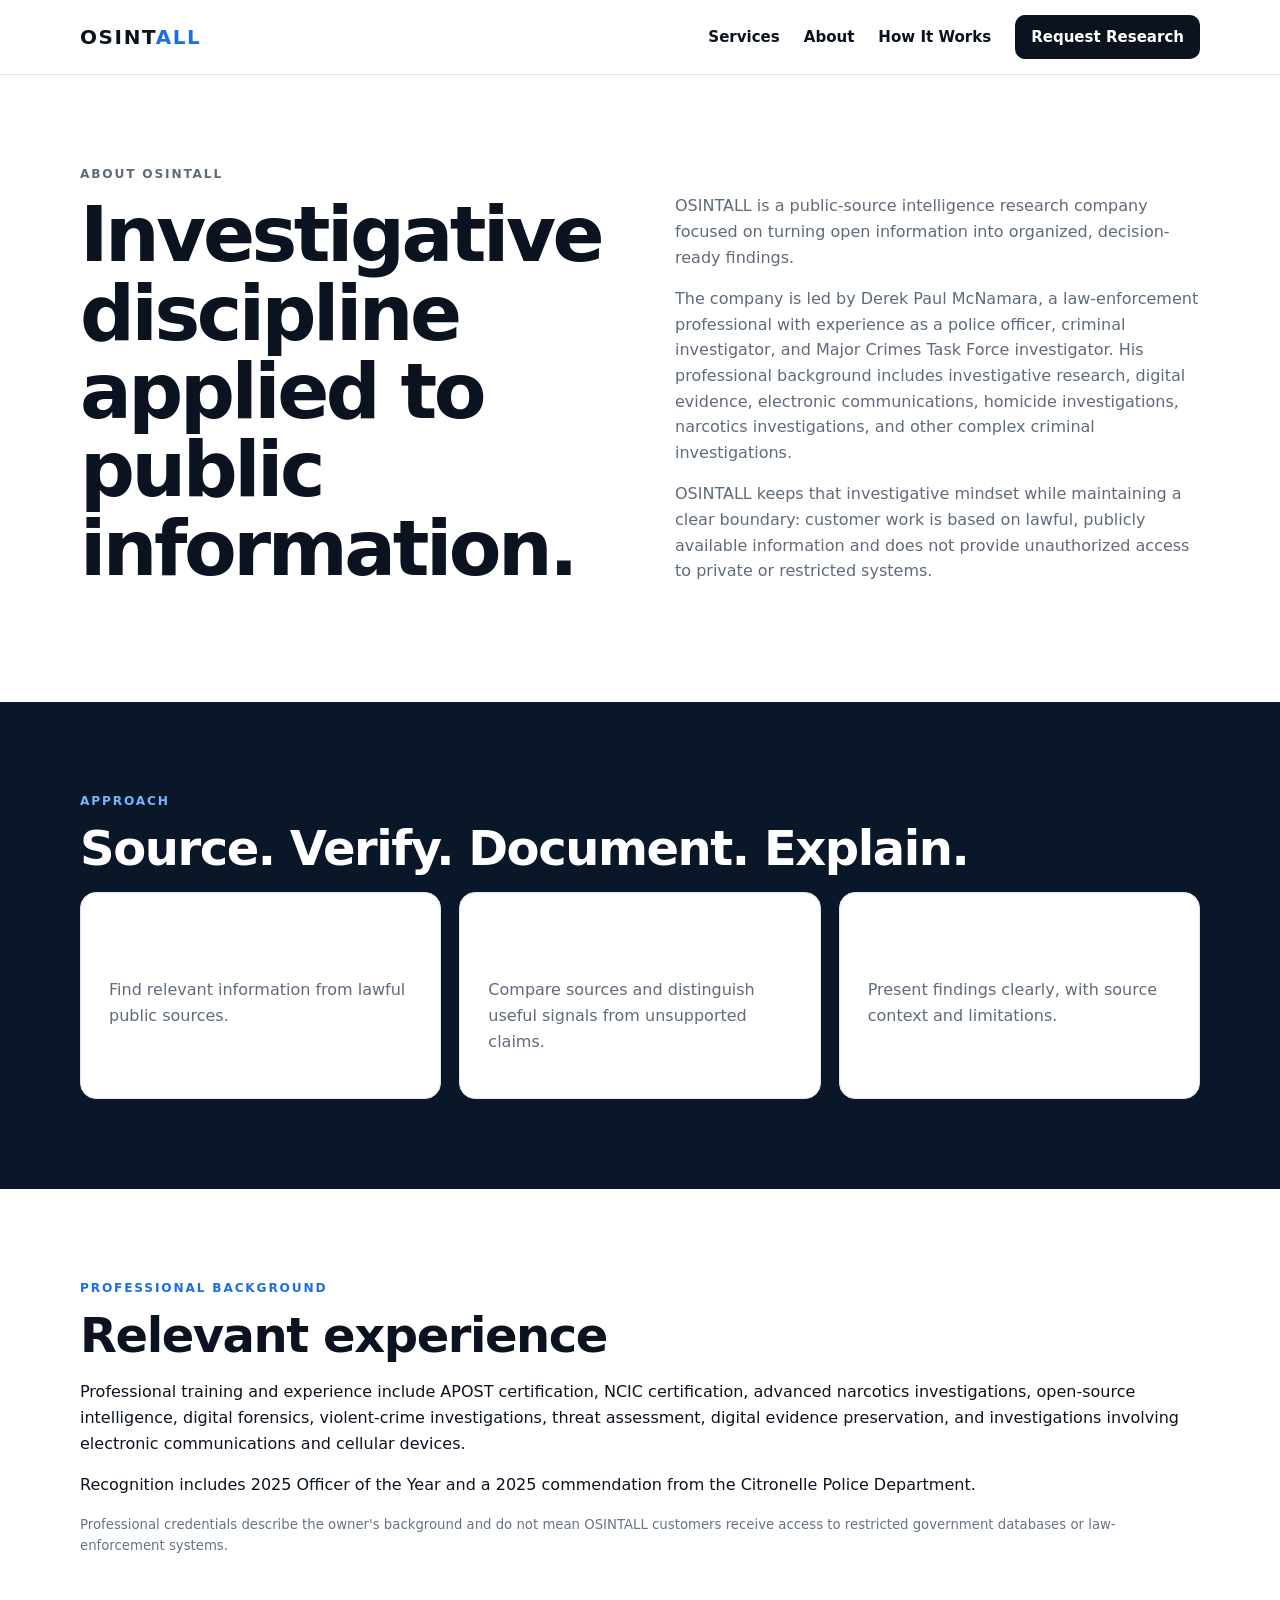
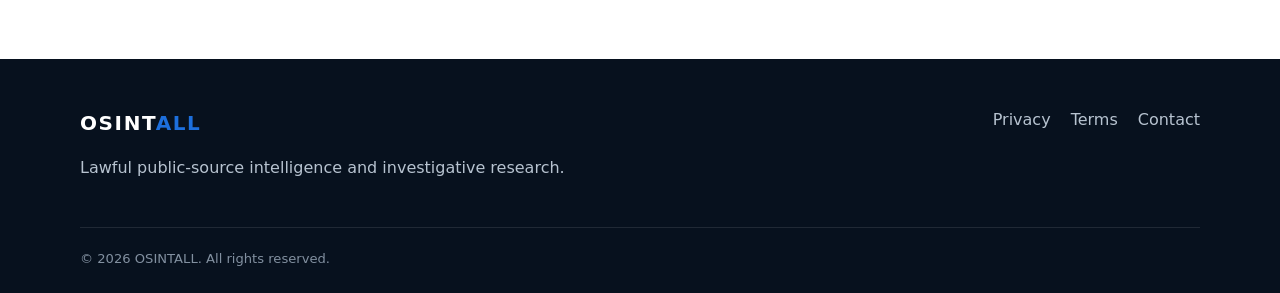
==== about.html @ 170f38c1 "Add OSINTALL about page" ====
<!doctype html><html lang="en"><head><meta charset="utf-8"><meta name="viewport" content="width=device-width,initial-scale=1"><title>About | OSINTALL</title><link rel="stylesheet" href="styles.css"></head><body><header class="site-header"><div class="container nav-wrap"><a class="brand" href="index.html">OSINT<span>ALL</span></a><nav><a href="services.html">Services</a><a href="about.html">About</a><a href="how-it-works.html">How It Works</a><a class="nav-cta" href="contact.html">Request Research</a></nav></div></header><main><section class="section"><div class="container split"><div><p class="eyebrow">ABOUT OSINTALL</p><h1>Investigative discipline applied to public information.</h1></div><div><p>OSINTALL is a public-source intelligence research company focused on turning open information into organized, decision-ready findings.</p><p>The company is led by Derek Paul McNamara, a law-enforcement professional with experience as a police officer, criminal investigator, and Major Crimes Task Force investigator. His professional background includes investigative research, digital evidence, electronic communications, homicide investigations, narcotics investigations, and other complex criminal investigations.</p><p>OSINTALL keeps that investigative mindset while maintaining a clear boundary: customer work is based on lawful, publicly available information and does not provide unauthorized access to private or restricted systems.</p></div></div></section><section class="section dark"><div class="container"><p class="eyebrow">APPROACH</p><h2>Source. Verify. Document. Explain.</h2><div class="cards three"><article class="card"><h3>Source</h3><p>Find relevant information from lawful public sources.</p></article><article class="card"><h3>Verify</h3><p>Compare sources and distinguish useful signals from unsupported claims.</p></article><article class="card"><h3>Explain</h3><p>Present findings clearly, with source context and limitations.</p></article></div></div></section><section class="section"><div class="container"><p class="eyebrow">PROFESSIONAL BACKGROUND</p><h2>Relevant experience</h2><p>Professional training and experience include APOST certification, NCIC certification, advanced narcotics investigations, open-source intelligence, digital forensics, violent-crime investigations, threat assessment, digital evidence preservation, and investigations involving electronic communications and cellular devices.</p><p>Recognition includes 2025 Officer of the Year and a 2025 commendation from the Citronelle Police Department.</p><p class="note">Professional credentials describe the owner's background and do not mean OSINTALL customers receive access to restricted government databases or law-enforcement systems.</p></div></section></main><footer class="site-footer"><div class="container footer-grid"><div><a class="brand" href="index.html">OSINT<span>ALL</span></a><p>Lawful public-source intelligence and investigative research.</p></div><div><a href="privacy.html">Privacy</a><a href="terms.html">Terms</a><a href="contact.html">Contact</a></div></div><div class="container copyright">© 2026 OSINTALL. All rights reserved.</div></footer></body></html>
---- styles.css ----
:root{--ink:#0b1320;--muted:#5f6b7a;--line:#dfe5ec;--paper:#f6f8fb;--white:#fff;--accent:#1d6fdc;--accent2:#0e4f9f;--dark:#0a1728}*{box-sizing:border-box}html{scroll-behavior:smooth}body{margin:0;font-family:Inter,ui-sans-serif,system-ui,-apple-system,BlinkMacSystemFont,"Segoe UI",sans-serif;color:var(--ink);background:var(--white);line-height:1.6}a{color:inherit;text-decoration:none}.container{width:min(1120px,calc(100% - 40px));margin:auto}.site-header{position:sticky;top:0;z-index:20;background:rgba(255,255,255,.94);backdrop-filter:blur(12px);border-bottom:1px solid var(--line)}.nav-wrap{min-height:74px;display:flex;align-items:center;justify-content:space-between;gap:24px}.brand{font-size:1.25rem;font-weight:900;letter-spacing:.08em}.brand span{color:var(--accent)}nav{display:flex;align-items:center;gap:24px;font-size:.94rem;font-weight:700}nav a:not(.nav-cta):hover,.text-link:hover{color:var(--accent)}.nav-cta,.button{display:inline-flex;align-items:center;justify-content:center;border-radius:10px;font-weight:800}.nav-cta{background:var(--ink);color:#fff;padding:10px 16px}.hero{background:radial-gradient(circle at 85% 20%,#dcecff 0,transparent 32%),linear-gradient(135deg,#f8fbff,#edf4fc);padding:96px 0 88px}.hero-grid{display:grid;grid-template-columns:1.15fr .85fr;gap:70px;align-items:center}h1{font-size:clamp(2.6rem,6vw,5.2rem);line-height:1.02;letter-spacing:-.045em;margin:12px 0 24px;max-width:800px}h2{font-size:clamp(2rem,4vw,3rem);line-height:1.1;letter-spacing:-.03em;margin:10px 0 18px}h3{margin:8px 0;font-size:1.25rem}.lead{font-size:1.18rem;color:#405064;max-width:690px}.eyebrow{font-size:.76rem;letter-spacing:.15em;font-weight:900;color:var(--accent);margin:0}.actions{display:flex;flex-wrap:wrap;gap:12px;margin:32px 0 16px}.button{padding:13px 19px;border:1px solid transparent}.button.primary{background:var(--accent);color:#fff;box-shadow:0 8px 20px rgba(29,111,220,.2)}.button.primary:hover{background:var(--accent2)}.button.secondary{border-color:#b9c5d4;background:#fff}.note{font-size:.83rem;color:#667386}.hero-card{background:var(--ink);color:#fff;padding:36px;border-radius:22px;box-shadow:0 25px 70px rgba(13,31,53,.18)}.hero-card h2{font-size:2rem}.hero-card ul{padding:0;margin:22px 0 0;list-style:none}.hero-card li{padding:13px 0;border-top:1px solid rgba(255,255,255,.15)}.signal{display:inline-block;font-weight:900;letter-spacing:.12em;color:#78b4ff}.section{padding:90px 0}.section-heading{max-width:720px;margin-bottom:35px}.cards{display:grid;gap:18px}.cards.three{grid-template-columns:repeat(3,1fr)}.card{border:1px solid var(--line);border-radius:16px;padding:28px;background:#fff}.card:hover{transform:translateY(-2px);box-shadow:0 12px 35px rgba(20,35,55,.08)}.icon{display:inline-grid;place-items:center;width:42px;height:42px;border-radius:9px;background:#eaf3ff;color:var(--accent);font-weight:900}.card p,.split p,.cta-panel p{color:var(--muted)}.dark{background:var(--dark);color:#fff}.dark .eyebrow{color:#78b4ff}.dark .split p{color:#c3cedb}.split{display:grid;grid-template-columns:1fr 1fr;gap:70px;align-items:center}.text-link{font-weight:900;color:#fff}.cta-panel{border:1px solid var(--line);border-radius:20px;padding:40px;display:flex;align-items:center;justify-content:space-between;gap:30px;background:var(--paper)}.site-footer{background:#07111e;color:#b7c3d0;padding:48px 0 24px}.footer-grid{display:flex;justify-content:space-between;gap:30px}.footer-grid>div:last-child{display:flex;gap:20px}.footer-grid .brand{color:#fff}.copyright{border-top:1px solid rgba(255,255,255,.1);margin-top:30px;padding-top:20px;font-size:.82rem;color:#8290a0}@media(max-width:800px){nav a:not(.nav-cta){display:none}.hero{padding:64px 0}.hero-grid,.split,.cards.three{grid-template-columns:1fr;gap:28px}.section{padding:64px 0}.cta-panel,.footer-grid{flex-direction:column;align-items:flex-start}.footer-grid>div:last-child{flex-wrap:wrap}}
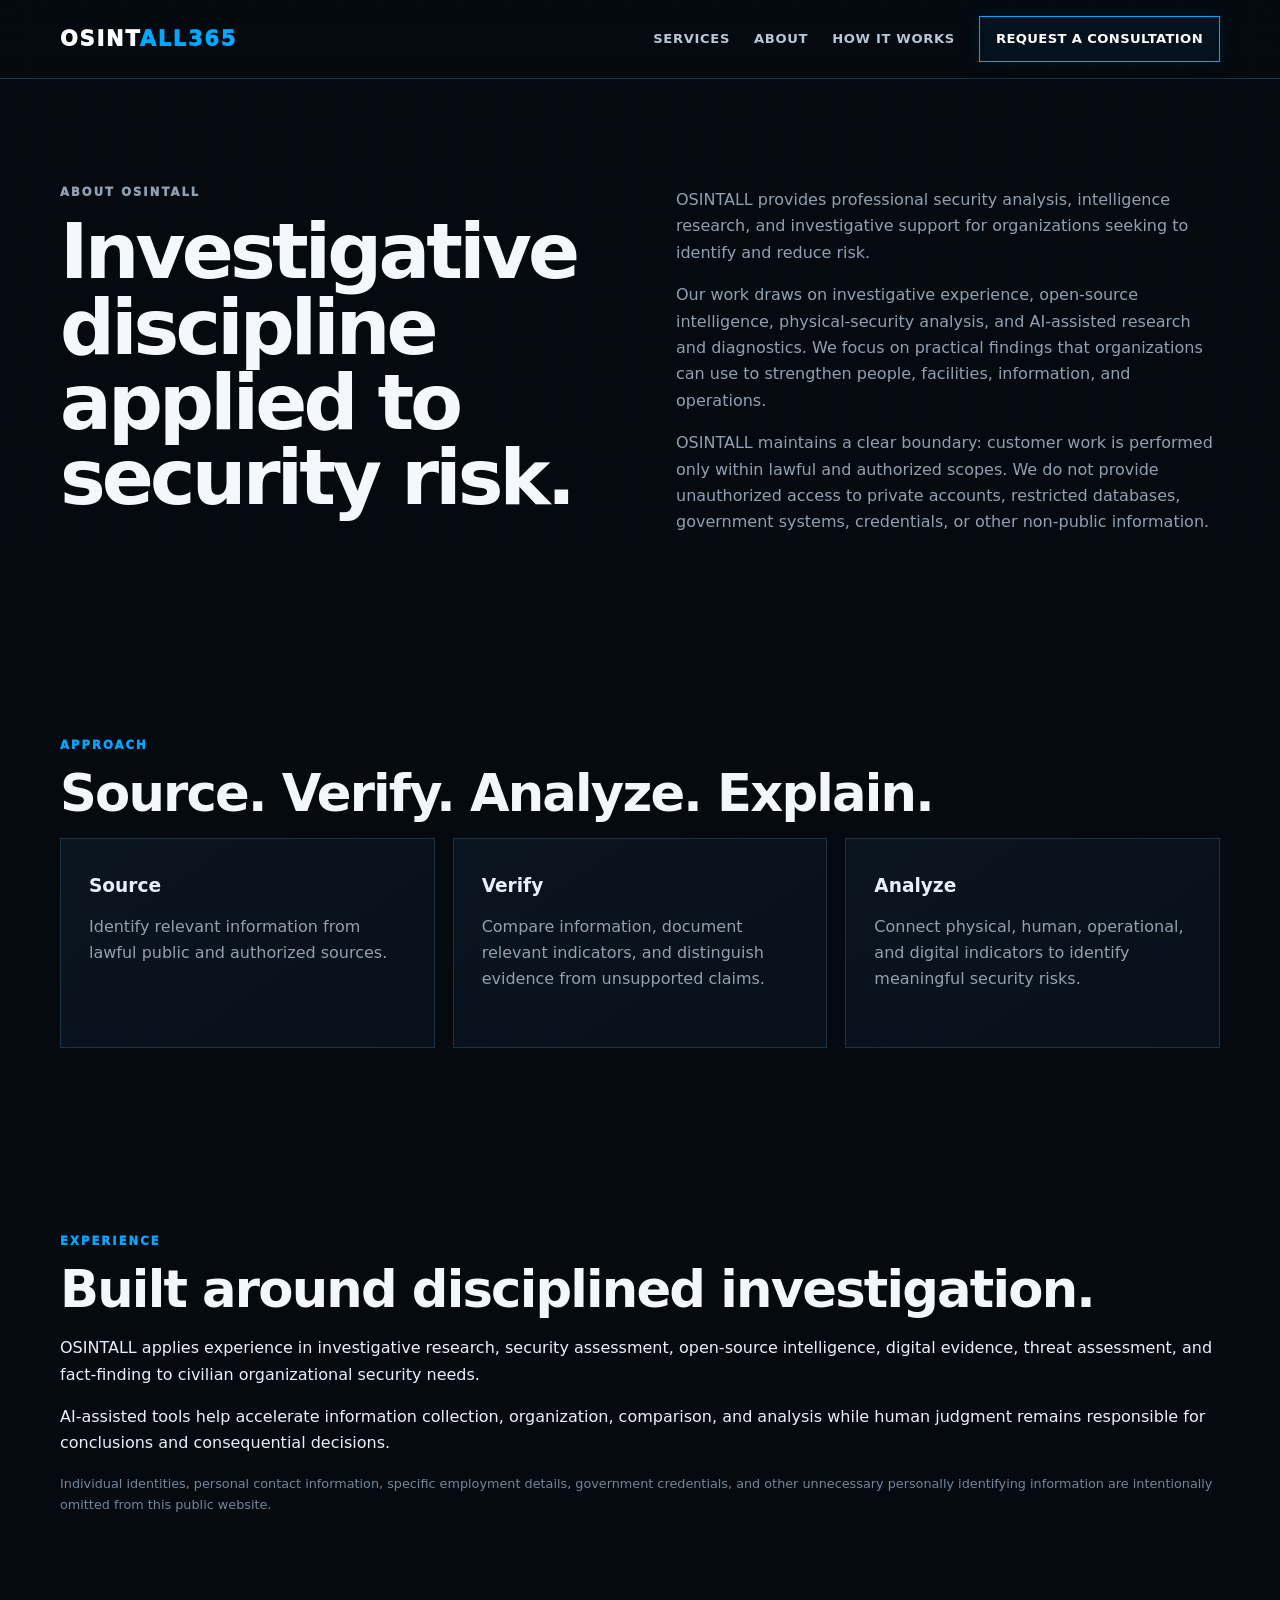
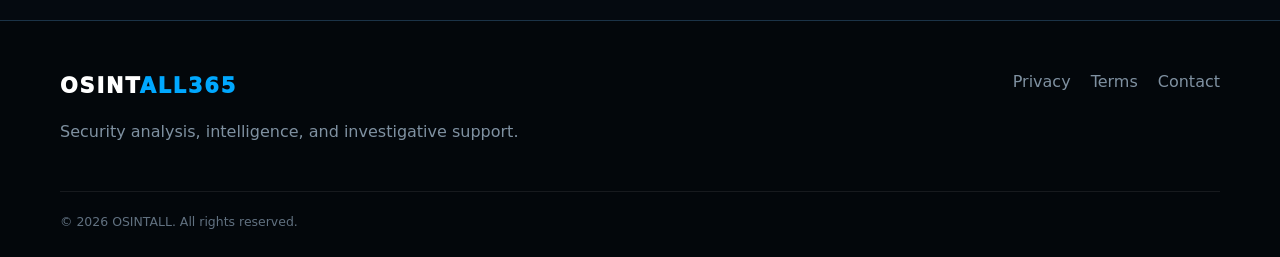
==== commit 1d29543c: "Remove personal identifying information from About page" ====
--- a/about.html
+++ b/about.html
@@ -1 +1 @@
-<!doctype html><html lang="en"><head><meta charset="utf-8"><meta name="viewport" content="width=device-width,initial-scale=1"><title>About | OSINTALL</title><link rel="stylesheet" href="styles.css"></head><body><header class="site-header"><div class="container nav-wrap"><a class="brand" href="index.html">OSINT<span>ALL</span></a><nav><a href="services.html">Services</a><a href="about.html">About</a><a href="how-it-works.html">How It Works</a><a class="nav-cta" href="contact.html">Request Research</a></nav></div></header><main><section class="section"><div class="container split"><div><p class="eyebrow">ABOUT OSINTALL</p><h1>Investigative discipline applied to public information.</h1></div><div><p>OSINTALL is a public-source intelligence research company focused on turning open information into organized, decision-ready findings.</p><p>The company is led by Derek Paul McNamara, a law-enforcement professional with experience as a police officer, criminal investigator, and Major Crimes Task Force investigator. His professional background includes investigative research, digital evidence, electronic communications, homicide investigations, narcotics investigations, and other complex criminal investigations.</p><p>OSINTALL keeps that investigative mindset while maintaining a clear boundary: customer work is based on lawful, publicly available information and does not provide unauthorized access to private or restricted systems.</p></div></div></section><section class="section dark"><div class="container"><p class="eyebrow">APPROACH</p><h2>Source. Verify. Document. Explain.</h2><div class="cards three"><article class="card"><h3>Source</h3><p>Find relevant information from lawful public sources.</p></article><article class="card"><h3>Verify</h3><p>Compare sources and distinguish useful signals from unsupported claims.</p></article><article class="card"><h3>Explain</h3><p>Present findings clearly, with source context and limitations.</p></article></div></div></section><section class="section"><div class="container"><p class="eyebrow">PROFESSIONAL BACKGROUND</p><h2>Relevant experience</h2><p>Professional training and experience include APOST certification, NCIC certification, advanced narcotics investigations, open-source intelligence, digital forensics, violent-crime investigations, threat assessment, digital evidence preservation, and investigations involving electronic communications and cellular devices.</p><p>Recognition includes 2025 Officer of the Year and a 2025 commendation from the Citronelle Police Department.</p><p class="note">Professional credentials describe the owner's background and do not mean OSINTALL customers receive access to restricted government databases or law-enforcement systems.</p></div></section></main><footer class="site-footer"><div class="container footer-grid"><div><a class="brand" href="index.html">OSINT<span>ALL</span></a><p>Lawful public-source intelligence and investigative research.</p></div><div><a href="privacy.html">Privacy</a><a href="terms.html">Terms</a><a href="contact.html">Contact</a></div></div><div class="container copyright">© 2026 OSINTALL. All rights reserved.</div></footer></body></html>+<!doctype html><html lang="en"><head><meta charset="utf-8"><meta name="viewport" content="width=device-width,initial-scale=1"><meta name="description" content="About OSINTALL — professional security analysis, intelligence, and investigative support."><title>About | OSINTALL365</title><link rel="stylesheet" href="styles.css"></head><body><header class="site-header"><div class="container nav-wrap"><a class="brand" href="index.html">OSINT<span>ALL365</span></a><nav><a href="services.html">Services</a><a href="about.html">About</a><a href="how-it-works.html">How It Works</a><a class="nav-cta" href="contact.html">Request a Consultation</a></nav></div></header><main><section class="section"><div class="container split"><div><p class="eyebrow">ABOUT OSINTALL</p><h1>Investigative discipline applied to security risk.</h1></div><div><p>OSINTALL provides professional security analysis, intelligence research, and investigative support for organizations seeking to identify and reduce risk.</p><p>Our work draws on investigative experience, open-source intelligence, physical-security analysis, and AI-assisted research and diagnostics. We focus on practical findings that organizations can use to strengthen people, facilities, information, and operations.</p><p>OSINTALL maintains a clear boundary: customer work is performed only within lawful and authorized scopes. We do not provide unauthorized access to private accounts, restricted databases, government systems, credentials, or other non-public information.</p></div></div></section><section class="section dark"><div class="container"><p class="eyebrow">APPROACH</p><h2>Source. Verify. Analyze. Explain.</h2><div class="cards three"><article class="card"><h3>Source</h3><p>Identify relevant information from lawful public and authorized sources.</p></article><article class="card"><h3>Verify</h3><p>Compare information, document relevant indicators, and distinguish evidence from unsupported claims.</p></article><article class="card"><h3>Analyze</h3><p>Connect physical, human, operational, and digital indicators to identify meaningful security risks.</p></article></div></div></section><section class="section"><div class="container"><p class="eyebrow">EXPERIENCE</p><h2>Built around disciplined investigation.</h2><p>OSINTALL applies experience in investigative research, security assessment, open-source intelligence, digital evidence, threat assessment, and fact-finding to civilian organizational security needs.</p><p>AI-assisted tools help accelerate information collection, organization, comparison, and analysis while human judgment remains responsible for conclusions and consequential decisions.</p><p class="note">Individual identities, personal contact information, specific employment details, government credentials, and other unnecessary personally identifying information are intentionally omitted from this public website.</p></div></section></main><footer class="site-footer"><div class="container footer-grid"><div><a class="brand" href="index.html">OSINT<span>ALL365</span></a><p>Security analysis, intelligence, and investigative support.</p></div><div><a href="privacy.html">Privacy</a><a href="terms.html">Terms</a><a href="contact.html">Contact</a></div></div><div class="container copyright">© 2026 OSINTALL. All rights reserved.</div></footer></body></html>
--- a/styles.css
+++ b/styles.css
@@ -1 +1 @@
-:root{--ink:#0b1320;--muted:#5f6b7a;--line:#dfe5ec;--paper:#f6f8fb;--white:#fff;--accent:#1d6fdc;--accent2:#0e4f9f;--dark:#0a1728}*{box-sizing:border-box}html{scroll-behavior:smooth}body{margin:0;font-family:Inter,ui-sans-serif,system-ui,-apple-system,BlinkMacSystemFont,"Segoe UI",sans-serif;color:var(--ink);background:var(--white);line-height:1.6}a{color:inherit;text-decoration:none}.container{width:min(1120px,calc(100% - 40px));margin:auto}.site-header{position:sticky;top:0;z-index:20;background:rgba(255,255,255,.94);backdrop-filter:blur(12px);border-bottom:1px solid var(--line)}.nav-wrap{min-height:74px;display:flex;align-items:center;justify-content:space-between;gap:24px}.brand{font-size:1.25rem;font-weight:900;letter-spacing:.08em}.brand span{color:var(--accent)}nav{display:flex;align-items:center;gap:24px;font-size:.94rem;font-weight:700}nav a:not(.nav-cta):hover,.text-link:hover{color:var(--accent)}.nav-cta,.button{display:inline-flex;align-items:center;justify-content:center;border-radius:10px;font-weight:800}.nav-cta{background:var(--ink);color:#fff;padding:10px 16px}.hero{background:radial-gradient(circle at 85% 20%,#dcecff 0,transparent 32%),linear-gradient(135deg,#f8fbff,#edf4fc);padding:96px 0 88px}.hero-grid{display:grid;grid-template-columns:1.15fr .85fr;gap:70px;align-items:center}h1{font-size:clamp(2.6rem,6vw,5.2rem);line-height:1.02;letter-spacing:-.045em;margin:12px 0 24px;max-width:800px}h2{font-size:clamp(2rem,4vw,3rem);line-height:1.1;letter-spacing:-.03em;margin:10px 0 18px}h3{margin:8px 0;font-size:1.25rem}.lead{font-size:1.18rem;color:#405064;max-width:690px}.eyebrow{font-size:.76rem;letter-spacing:.15em;font-weight:900;color:var(--accent);margin:0}.actions{display:flex;flex-wrap:wrap;gap:12px;margin:32px 0 16px}.button{padding:13px 19px;border:1px solid transparent}.button.primary{background:var(--accent);color:#fff;box-shadow:0 8px 20px rgba(29,111,220,.2)}.button.primary:hover{background:var(--accent2)}.button.secondary{border-color:#b9c5d4;background:#fff}.note{font-size:.83rem;color:#667386}.hero-card{background:var(--ink);color:#fff;padding:36px;border-radius:22px;box-shadow:0 25px 70px rgba(13,31,53,.18)}.hero-card h2{font-size:2rem}.hero-card ul{padding:0;margin:22px 0 0;list-style:none}.hero-card li{padding:13px 0;border-top:1px solid rgba(255,255,255,.15)}.signal{display:inline-block;font-weight:900;letter-spacing:.12em;color:#78b4ff}.section{padding:90px 0}.section-heading{max-width:720px;margin-bottom:35px}.cards{display:grid;gap:18px}.cards.three{grid-template-columns:repeat(3,1fr)}.card{border:1px solid var(--line);border-radius:16px;padding:28px;background:#fff}.card:hover{transform:translateY(-2px);box-shadow:0 12px 35px rgba(20,35,55,.08)}.icon{display:inline-grid;place-items:center;width:42px;height:42px;border-radius:9px;background:#eaf3ff;color:var(--accent);font-weight:900}.card p,.split p,.cta-panel p{color:var(--muted)}.dark{background:var(--dark);color:#fff}.dark .eyebrow{color:#78b4ff}.dark .split p{color:#c3cedb}.split{display:grid;grid-template-columns:1fr 1fr;gap:70px;align-items:center}.text-link{font-weight:900;color:#fff}.cta-panel{border:1px solid var(--line);border-radius:20px;padding:40px;display:flex;align-items:center;justify-content:space-between;gap:30px;background:var(--paper)}.site-footer{background:#07111e;color:#b7c3d0;padding:48px 0 24px}.footer-grid{display:flex;justify-content:space-between;gap:30px}.footer-grid>div:last-child{display:flex;gap:20px}.footer-grid .brand{color:#fff}.copyright{border-top:1px solid rgba(255,255,255,.1);margin-top:30px;padding-top:20px;font-size:.82rem;color:#8290a0}@media(max-width:800px){nav a:not(.nav-cta){display:none}.hero{padding:64px 0}.hero-grid,.split,.cards.three{grid-template-columns:1fr;gap:28px}.section{padding:64px 0}.cta-panel,.footer-grid{flex-direction:column;align-items:flex-start}.footer-grid>div:last-child{flex-wrap:wrap}}+:root{--bg:#050a10;--panel:#0a121b;--panel2:#0d1823;--text:#e8f0f8;--muted:#91a0b0;--line:#1b3347;--accent:#00a8ff;--accent2:#0076c8;--glow:rgba(0,168,255,.18)}*{box-sizing:border-box}html{scroll-behavior:smooth}body{margin:0;font-family:Inter,ui-sans-serif,system-ui,-apple-system,BlinkMacSystemFont,"Segoe UI",sans-serif;color:var(--text);background:var(--bg);line-height:1.65}body:before{content:"";position:fixed;inset:0;pointer-events:none;background:linear-gradient(rgba(0,168,255,.025) 1px,transparent 1px),linear-gradient(90deg,rgba(0,168,255,.025) 1px,transparent 1px);background-size:42px 42px;mask-image:linear-gradient(to bottom,black,transparent 80%);z-index:-1}a{color:inherit;text-decoration:none}.container{width:min(1160px,calc(100% - 40px));margin:auto}.site-header{position:sticky;top:0;z-index:20;background:rgba(5,10,16,.9);backdrop-filter:blur(16px);border-bottom:1px solid var(--line)}.nav-wrap{min-height:78px;display:flex;align-items:center;justify-content:space-between;gap:24px}.brand{font-size:1.3rem;font-weight:950;letter-spacing:.09em;color:#fff}.brand span{color:var(--accent)}nav{display:flex;align-items:center;gap:24px;font-size:.82rem;font-weight:800;text-transform:uppercase;letter-spacing:.05em}nav a:not(.nav-cta){color:#b8c7d5}nav a:not(.nav-cta):hover,.text-link:hover{color:var(--accent)}.nav-cta,.button{display:inline-flex;align-items:center;justify-content:center;font-weight:900;letter-spacing:.03em;text-transform:uppercase}.nav-cta{border:1px solid var(--accent);color:#fff;padding:11px 16px;background:rgba(0,168,255,.06);box-shadow:0 0 22px rgba(0,168,255,.08)}.hero{position:relative;overflow:hidden;min-height:680px;display:flex;align-items:center;background:radial-gradient(circle at 82% 40%,rgba(0,126,200,.15),transparent 34%),linear-gradient(135deg,#050b12,#07111a 55%,#04080d);border-bottom:1px solid var(--line)}.digital-grid{position:absolute;inset:0;opacity:.35;background:linear-gradient(90deg,transparent 0 49%,rgba(0,168,255,.05) 50%,transparent 51%),linear-gradient(0deg,transparent 0 49%,rgba(0,168,255,.04) 50%,transparent 51%);background-size:120px 120px}.hero:after{content:"OSINTALL365 // INTELLIGENCE // ANALYSIS // ACTION";position:absolute;right:-50px;bottom:36px;color:rgba(0,168,255,.13);font:900 12px/1 monospace;letter-spacing:.3em;transform:rotate(-90deg)}.hero-grid{position:relative;z-index:1;display:grid;grid-template-columns:1.05fr .95fr;gap:70px;align-items:center;padding:92px 0}.hero-copy{max-width:700px}.eyebrow{font-size:.72rem;letter-spacing:.18em;font-weight:950;color:var(--accent);margin:0 0 12px;text-transform:uppercase}h1{font-size:clamp(2.8rem,6vw,5.4rem);line-height:.98;letter-spacing:-.05em;margin:12px 0 24px;color:#f4f8fc}h1 span{display:block;color:var(--accent)}h2{font-size:clamp(2rem,4vw,3.25rem);line-height:1.05;letter-spacing:-.035em;margin:10px 0 18px;color:#f2f7fb}h3{margin:8px 0;font-size:1.16rem;line-height:1.2}.lead{font-size:1.16rem;color:#b7c5d3;max-width:720px}.actions{display:flex;flex-wrap:wrap;gap:12px;margin:32px 0 16px}.button{padding:14px 19px;border:1px solid transparent;min-height:48px}.button.primary{background:var(--accent);color:#001018;box-shadow:0 0 30px rgba(0,168,255,.18)}.button.primary:hover{background:#38baff}.button.secondary{border-color:#31536b;background:rgba(10,18,27,.8);color:#dbe8f2}.note{font-size:.8rem;color:#748698}.hero-panel{background:linear-gradient(145deg,rgba(11,24,36,.96),rgba(5,12,19,.98));border:1px solid #21445e;padding:26px;box-shadow:0 0 45px rgba(0,168,255,.08),inset 0 0 40px rgba(0,168,255,.025);position:relative}.panel-label{font:900 .72rem/1 monospace;letter-spacing:.16em;color:#73cfff;margin-bottom:18px}.scan-line{height:1px;background:linear-gradient(90deg,var(--accent),transparent);box-shadow:0 0 10px var(--accent);margin-bottom:8px}.diagnostic-list>div{display:grid;grid-template-columns:38px 1fr auto;gap:10px;align-items:center;padding:18px 0;border-bottom:1px solid #173044}.diagnostic-list span{font:700 .72rem monospace;color:#557287}.diagnostic-list strong{font-size:.78rem;letter-spacing:.07em}.diagnostic-list em{font:700 .62rem monospace;color:var(--accent);font-style:normal}.section{padding:92px 0}.section-dark{background:#070f17;border-top:1px solid #12283a;border-bottom:1px solid #12283a}.section-accent{background:radial-gradient(circle at 50% 0,rgba(0,168,255,.09),transparent 45%),#050a10}.section-heading{max-width:820px;margin-bottom:40px}.section-heading>p:last-child{color:var(--muted)}.cards{display:grid;gap:18px}.cards.three{grid-template-columns:repeat(3,1fr)}.card{border:1px solid var(--line);background:linear-gradient(145deg,#0b151f,#081019);padding:28px;min-height:210px;position:relative;transition:.2s}.card:hover{border-color:#28607f;transform:translateY(-2px);box-shadow:0 16px 40px rgba(0,0,0,.28)}.icon{display:inline-grid;place-items:center;width:40px;height:40px;border:1px solid #23516d;color:var(--accent);font:900 .76rem monospace;background:rgba(0,168,255,.04)}.card p,.split p,.cta-panel p{color:var(--muted)}.risk-tag{display:block;font:800 .62rem monospace;letter-spacing:.13em;color:var(--accent);margin-bottom:16px}.split{display:grid;grid-template-columns:1fr 1fr;gap:72px;align-items:center}.text-link{font-weight:900;color:#dff5ff}.process-grid{display:grid;grid-template-columns:repeat(4,1fr);gap:0;border-top:1px solid var(--line);border-bottom:1px solid var(--line)}.process-step{padding:28px 22px;border-right:1px solid var(--line)}.process-step:last-child{border-right:0}.process-step span{font:900 1rem monospace;color:var(--accent)}.process-step p{color:var(--muted);font-size:.92rem}.cta-panel{border:1px solid #20506c;padding:42px;display:flex;align-items:center;justify-content:space-between;gap:30px;background:linear-gradient(135deg,#091721,#071019);box-shadow:0 0 50px rgba(0,168,255,.05)}.site-footer{background:#03070b;color:#7f91a1;padding:48px 0 24px;border-top:1px solid var(--line)}.footer-grid{display:flex;justify-content:space-between;gap:30px}.footer-grid>div:last-child{display:flex;gap:20px;flex-wrap:wrap}.footer-grid .brand{color:#fff}.copyright{border-top:1px solid rgba(255,255,255,.08);margin-top:30px;padding-top:20px;font-size:.78rem;color:#617180}@media(max-width:800px){nav a:not(.nav-cta){display:none}.nav-wrap{min-height:68px}.hero{min-height:auto}.hero-grid,.split,.cards.three{grid-template-columns:1fr;gap:28px}.hero-grid{padding:68px 0}.section{padding:68px 0}.process-grid{grid-template-columns:1fr}.process-step{border-right:0;border-bottom:1px solid var(--line)}.process-step:last-child{border-bottom:0}.cta-panel,.footer-grid{flex-direction:column;align-items:flex-start}.hero:after{display:none}.diagnostic-list>div{grid-template-columns:30px 1fr}.diagnostic-list em{display:none}}
